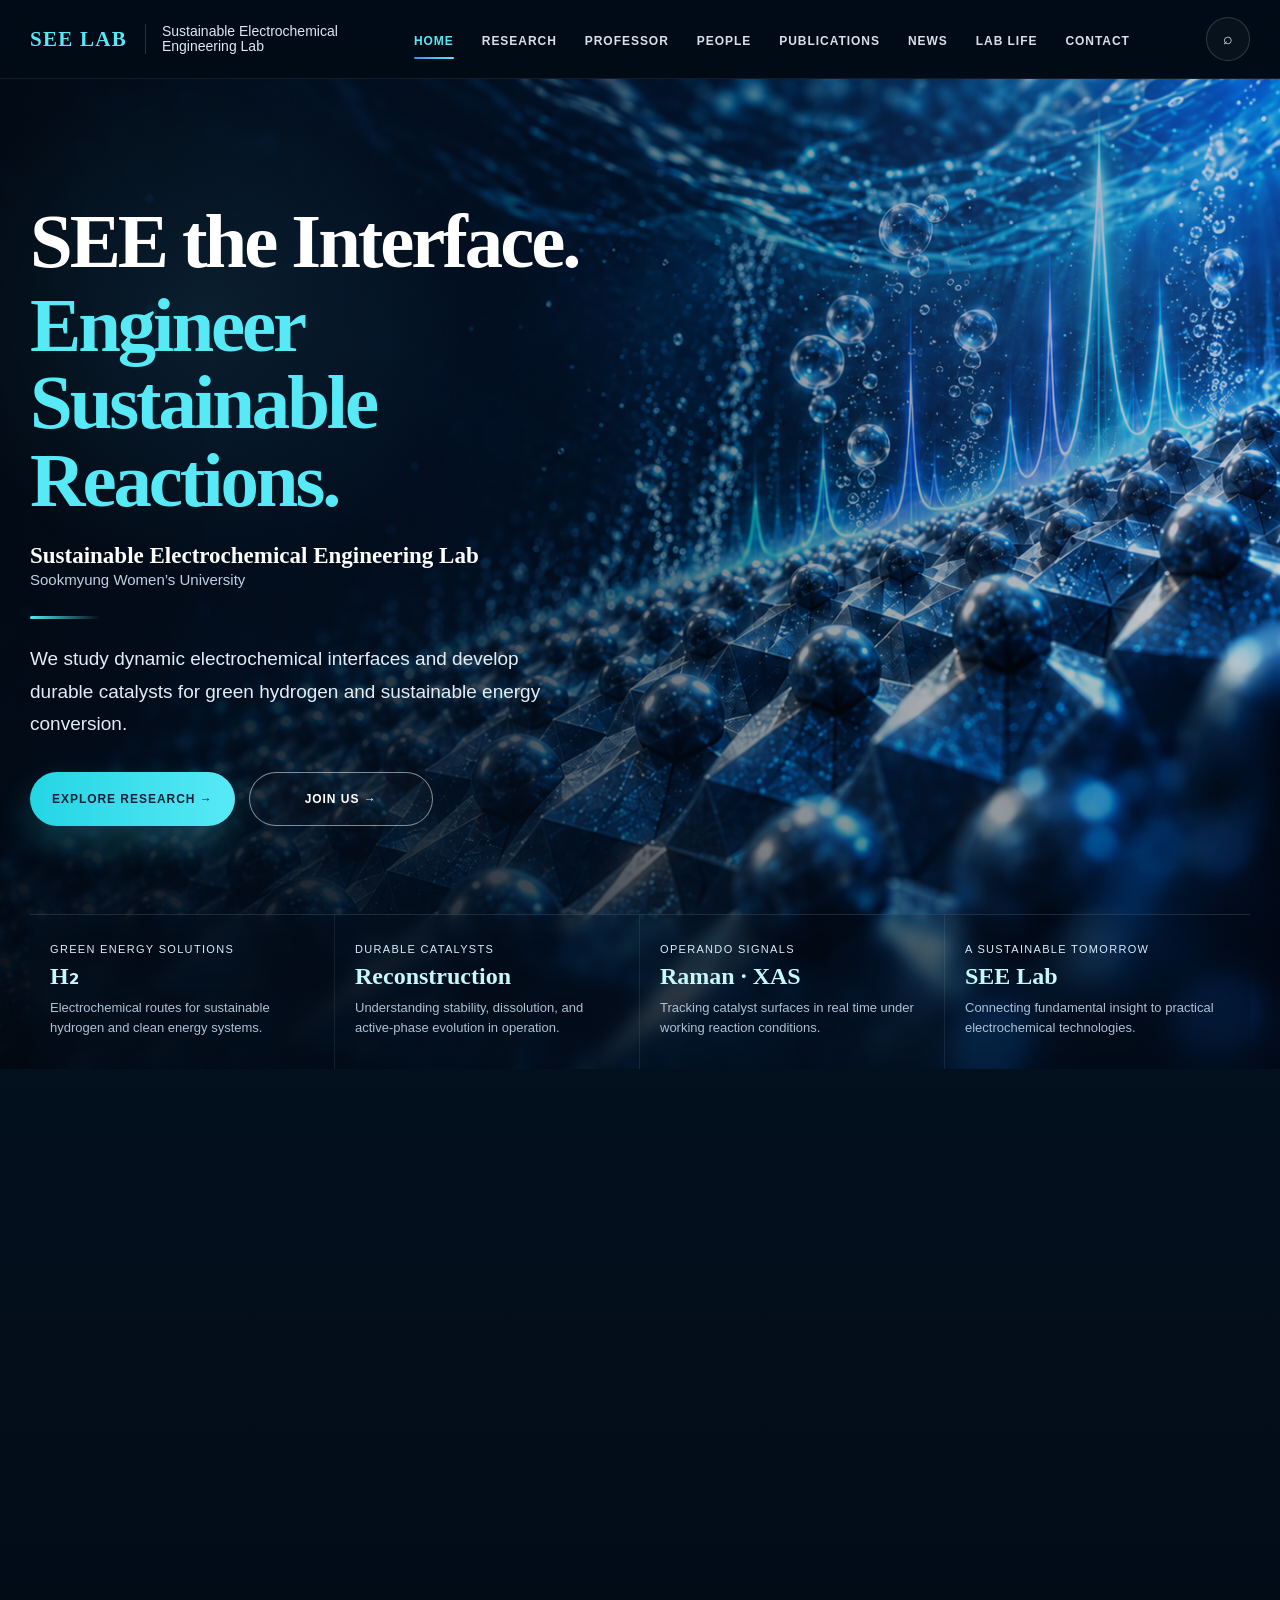
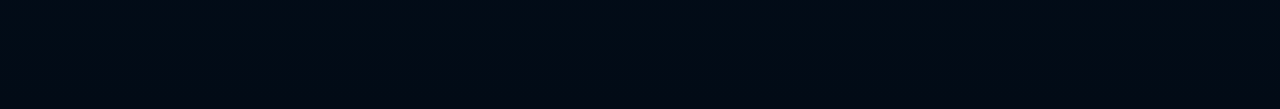
==== index.html @ 243a8e76 "Update index.html" ====
<!doctype html>
<html lang="en">
<head>
  <meta charset="utf-8">
  <meta name="viewport" content="width=device-width, initial-scale=1">
  <title>SEE Lab | Sustainable Electrochemical Engineering Lab</title>
  <meta name="description" content="SEE Lab — Sustainable Electrochemical Engineering Lab at Sookmyung Women's University.">
  <link rel="icon" href="assets/favicon.svg" type="image/svg+xml">
  <link rel="stylesheet" href="styles.css">
</head>
<body>
  <header class="site-header">
    <div class="container nav">
      <div class="brand-wrap">
        <a class="brand" href="index.html">SEE LAB</a>
        <div class="brand-sub">Sustainable Electrochemical<br>Engineering Lab</div>
      </div>
      <button class="menu-toggle" aria-label="Open menu" aria-expanded="false">☰</button>
      <nav class="nav-links"><a class="active" href="index.html">Home</a><a href="research.html">Research</a><a href="professor.html">Professor</a><a href="people.html">People</a><a href="publications.html">Publications</a><a href="news.html">News</a><a href="lab-life.html">Lab Life</a><a href="contact.html">Contact</a></nav>
      <div class="search-circle">⌕</div>
    </div>
  </header>

  <main>
    <section class="hero">
      <div class="container hero-inner">
        <div class="hero-content">
          <h1>SEE the Interface.<span>Engineer Sustainable Reactions.</span></h1>
          <p class="hero-lab">Sustainable Electrochemical Engineering Lab</p>
          <p class="hero-uni">Sookmyung Women’s University</p>
          <div class="hero-divider"></div>
          <p class="hero-summary">We study dynamic electrochemical interfaces and develop durable catalysts for green hydrogen and sustainable energy conversion.</p>
          <div class="cta-row">
            <a class="btn primary" href="research.html">Explore Research →</a>
            <a class="btn ghost" href="contact.html">Join Us →</a>
          </div>
        </div>
      </div>
      <div class="hero-metrics container">
        <div class="metric"><small>Green Energy Solutions</small><strong>H₂</strong><span>Electrochemical routes for sustainable hydrogen and clean energy systems.</span></div>
        <div class="metric"><small>Durable Catalysts</small><strong>Reconstruction</strong><span>Understanding stability, dissolution, and active-phase evolution in operation.</span></div>
        <div class="metric"><small>Operando Signals</small><strong>Raman · XAS</strong><span>Tracking catalyst surfaces in real time under working reaction conditions.</span></div>
        <div class="metric"><small>A Sustainable Tomorrow</small><strong>SEE Lab</strong><span>Connecting fundamental insight to practical electrochemical technologies.</span></div>
      </div>
    </section>

    <section class="section">
      <div class="container">
        <div class="section-top reveal">
          <div>
            <div class="eyebrow">Our Research</div>
            <h2>From Fundamental Insights to a Sustainable Future</h2>
          </div>
          <p>We explore electrochemical interfaces, design advanced catalysts, and accelerate clean energy technologies for a carbon-neutral world.</p>
          <a class="learn-more" href="research.html">Learn More →</a>
        </div>

        <div class="pillars reveal">
          <div class="pillar"><div class="pillar-icon">◔</div><h3>Electrochemical Interfaces</h3><p>Reveal atomic-scale mechanisms at catalyst/electrolyte interfaces and dynamic interfacial water structures.</p></div>
          <div class="pillar"><div class="pillar-icon">◫</div><h3>Catalyst Design</h3><p>Develop active, selective, and durable materials for oxygen evolution, hydrogen evolution, and related reactions.</p></div>
          <div class="pillar"><div class="pillar-icon">⌁</div><h3>Operando Spectroscopy</h3><p>Follow working catalysts in real time with Raman, XAS, infrared, and electrochemical diagnostics.</p></div>
          <div class="pillar"><div class="pillar-icon">↻</div><h3>Green Hydrogen</h3><p>Translate lab discoveries into practical water-electrolysis and sustainable energy systems.</p></div>
        </div>
      </div>
    </section>

    
</body>
</html>
---- styles.css ----
:root{
  --navy-980:#020b16;
  --navy-960:#03101d;
  --navy-940:#051525;
  --navy-920:#071a2f;
  --navy-900:#0a223c;
  --navy-850:#0f3157;
  --navy-800:#134577;
  --blue-500:#3292ff;
  --blue-400:#65b6ff;
  --cyan:#58e9f6;
  --cyan-soft:#c5f8fb;
  --white:#f8fcff;
  --text:#d6e4f2;
  --muted:#9cb4ca;
  --line:rgba(255,255,255,.12);
  --line-soft:rgba(255,255,255,.08);
  --glass:rgba(255,255,255,.04);
  --card:rgba(255,255,255,.04);
  --card-strong:rgba(255,255,255,.055);
  --shadow:0 20px 60px rgba(0,7,16,.28);
  --shadow-soft:0 14px 40px rgba(0,7,16,.18);
  --serif: Georgia, 'Times New Roman', serif;
  --sans: Inter, ui-sans-serif, -apple-system, BlinkMacSystemFont, 'Segoe UI', Arial, sans-serif;
  --max: 1220px;
}
*{box-sizing:border-box}
html{scroll-behavior:smooth}
body{margin:0;font-family:var(--sans);background:linear-gradient(180deg,var(--navy-960),var(--navy-980));color:var(--white);-webkit-font-smoothing:antialiased}
a{text-decoration:none;color:inherit}
img{max-width:100%;display:block}
button,input,textarea{font:inherit}
.container{width:min(var(--max),calc(100% - 48px));margin-inline:auto}

/* header */
.site-header{position:sticky;top:0;z-index:1000;background:rgba(2,11,22,.72);backdrop-filter:blur(16px);border-bottom:1px solid var(--line-soft)}
.nav{height:78px;display:flex;align-items:center;justify-content:space-between;gap:24px}
.brand-wrap{display:flex;align-items:center;gap:18px}
.brand{font-family:var(--serif);font-size:21px;font-weight:700;letter-spacing:.06em;color:var(--cyan)}
.brand-sub{padding-left:16px;border-left:1px solid rgba(255,255,255,.16);font-size:14px;line-height:1.1;color:#dce8f5}
.nav-links{display:flex;align-items:center;gap:28px;font-size:12px;font-weight:800;letter-spacing:.08em;text-transform:uppercase}
.nav-links a{padding:31px 0 27px;color:#eaf3fb;position:relative;opacity:.92}
.nav-links a:hover,.nav-links a.active{color:var(--cyan);opacity:1}
.nav-links a::after{content:'';position:absolute;left:0;right:0;bottom:16px;height:2px;border-radius:999px;background:linear-gradient(90deg,var(--blue-500),var(--cyan));transform:scaleX(0);transform-origin:center;transition:transform .2s ease}
.nav-links a:hover::after,.nav-links a.active::after{transform:scaleX(1)}
.search-circle{width:44px;height:44px;border-radius:50%;display:grid;place-items:center;border:1px solid rgba(255,255,255,.16);background:rgba(255,255,255,.03);color:#ddf1ff}
.menu-toggle{display:none;width:42px;height:42px;border-radius:10px;border:1px solid rgba(255,255,255,.16);background:transparent;color:#fff;font-size:20px}

/* home hero */
.hero{position:relative;overflow:hidden;isolation:isolate;background:#04101d}
.hero::before{content:'';position:absolute;inset:0;background:linear-gradient(90deg,rgba(2,10,20,.93) 0%,rgba(3,14,28,.82) 33%,rgba(3,16,31,.42) 62%,rgba(3,16,31,.18) 100%), url('assets/hero-catalyst-navy.png') center right/cover no-repeat;z-index:-2}
.hero::after{content:'';position:absolute;inset:0;background:radial-gradient(circle at 16% 24%, rgba(75,205,255,.10), transparent 20%), radial-gradient(circle at 86% 18%, rgba(78,132,255,.20), transparent 28%), linear-gradient(180deg, transparent 70%, rgba(2,9,18,.54) 100%);z-index:-1}
.hero-inner{min-height:740px;display:grid;align-items:center;padding:54px 0 0}
.hero-content{max-width:590px;padding:70px 0 88px}
.hero h1{font-family:var(--serif);font-size:clamp(56px,6vw,80px);line-height:1.01;letter-spacing:-.04em;margin:0;color:#fff}
.hero h1 span{display:block;color:var(--cyan);margin-top:6px}
.hero-lab{font-family:var(--serif);font-size:23px;font-weight:700;margin:24px 0 2px;color:#fff}
.hero-uni{margin:0;color:#bed1e4;font-size:15px}
.hero-divider{width:70px;height:3px;border-radius:999px;background:linear-gradient(90deg,var(--cyan),rgba(88,233,246,0));margin:28px 0 24px}
.hero-summary{font-size:19px;line-height:1.7;color:#e2edf7;max-width:540px;margin:0 0 32px}
.cta-row{display:flex;gap:14px;flex-wrap:wrap}
.btn{display:inline-flex;align-items:center;justify-content:center;gap:10px;min-width:184px;height:54px;padding:0 22px;border-radius:999px;font-size:12px;font-weight:800;letter-spacing:.08em;text-transform:uppercase;transition:.2s ease}
.btn.primary{background:linear-gradient(90deg,#24d5e4,#58e9f6);color:#082238;box-shadow:0 16px 34px rgba(53,217,235,.22)}
.btn.primary:hover{transform:translateY(-1px)}
.btn.ghost{border:1px solid rgba(255,255,255,.5);background:rgba(255,255,255,.02);color:#fff}
.btn.ghost:hover{background:rgba(255,255,255,.06)}

.hero-metrics{display:grid;grid-template-columns:repeat(4,1fr);border-top:1px solid var(--line);background:linear-gradient(180deg,rgba(3,13,26,.18),rgba(3,13,26,.42));backdrop-filter:blur(7px)}
.metric{padding:28px 20px 30px;border-right:1px solid var(--line-soft)}
.metric:last-child{border-right:0}
.metric small{display:block;font-size:11px;letter-spacing:.12em;text-transform:uppercase;color:#d8edf9;margin-bottom:8px}
.metric strong{display:block;font-family:var(--serif);font-size:24px;line-height:1.1;color:var(--cyan-soft);margin-bottom:8px}
.metric span{display:block;font-size:13px;line-height:1.6;color:#adc1d4}

/* generic section */
.section{padding:86px 0;background:linear-gradient(180deg,var(--navy-960),var(--navy-980))}
.section.alt{background:linear-gradient(180deg,#071426,#08172c)}
.eyebrow{font-size:12px;font-weight:800;letter-spacing:.18em;text-transform:uppercase;color:var(--cyan);margin-bottom:12px}
.section h2,.content h2{font-family:var(--serif);font-size:clamp(36px,4vw,56px);line-height:1.1;letter-spacing:-.03em;margin:0 0 16px;color:#fff}
.lede,.section p{font-size:17px;line-height:1.78;color:#b6cadc;margin:0}
.section-top{display:grid;grid-template-columns:1.12fr .88fr auto;gap:30px;align-items:start;margin-bottom:36px}
.learn-more{white-space:nowrap;color:var(--cyan);font-size:14px;font-weight:800;letter-spacing:.08em;text-transform:uppercase;padding-top:30px}
.learn-more:hover{color:#fff}

.pillars{display:grid;grid-template-columns:repeat(4,1fr);border-top:1px solid var(--line-soft);border-bottom:1px solid var(--line-soft)}
.pillar{padding:30px 22px 26px;border-right:1px solid var(--line-soft)}
.pillar:last-child{border-right:0}
.pillar-icon{width:54px;height:54px;border-radius:16px;display:grid;place-items:center;margin-bottom:18px;border:1px solid rgba(88,233,246,.28);background:rgba(255,255,255,.02);font-size:24px;color:var(--cyan)}
.pillar h3{font-family:var(--serif);font-size:26px;line-height:1.18;margin:0 0 10px;color:#fff}
.pillar p{font-size:15px;line-height:1.68;color:#abc0d2}

.grid-3{display:grid;grid-template-columns:repeat(3,1fr);gap:22px}
.grid-2{display:grid;grid-template-columns:repeat(2,1fr);gap:22px}
.card{background:linear-gradient(180deg,var(--card),rgba(255,255,255,.02));border:1px solid var(--line-soft);border-radius:22px;padding:28px;box-shadow:var(--shadow-soft);backdrop-filter:blur(7px)}
.card h3{font-family:var(--serif);font-size:26px;line-height:1.22;color:#fff;margin:16px 0 10px}
.card p{font-size:15px;line-height:1.72;color:#b5c8d8;margin:0}
.icon{width:52px;height:52px;border-radius:16px;display:grid;place-items:center;font-size:15px;font-weight:800;letter-spacing:.05em;color:#021727;background:linear-gradient(135deg,var(--cyan),var(--blue-400));box-shadow:0 12px 28px rgba(72,190,255,.18)}

.split{display:grid;grid-template-columns:1.05fr .95fr;gap:52px;align-items:center}
.visual-panel{min-height:420px;border-radius:28px;background:linear-gradient(90deg,rgba(2,11,22,.58),rgba(2,11,22,.24)), url('assets/hero-catalyst-navy.png') 68% center/cover no-repeat;border:1px solid var(--line-soft);box-shadow:var(--shadow);position:relative;overflow:hidden}
.visual-panel::after{content:'OPERANDO • CATALYSIS • INTERFACE';position:absolute;left:20px;bottom:18px;font-size:11px;font-weight:800;letter-spacing:.16em;color:#d9eef7;background:rgba(2,11,22,.52);padding:10px 12px;border-radius:10px;border:1px solid var(--line-soft)}
.feature-list{display:grid;gap:14px;margin-top:28px}
.feature-item{display:grid;grid-template-columns:40px 1fr;gap:14px;align-items:start}
.check{width:34px;height:34px;border-radius:10px;display:grid;place-items:center;background:rgba(88,233,246,.12);border:1px solid rgba(88,233,246,.24);color:var(--cyan);font-weight:900}
.feature-item b{color:#fff;font-size:16px}
.feature-item p{font-size:14px;color:#a9bfd1;margin:4px 0 0}

/* page hero */
.page-hero{position:relative;overflow:hidden;isolation:isolate;background:#04111f;padding:102px 0 84px}
.page-hero::before{content:'';position:absolute;inset:0;background:linear-gradient(90deg,rgba(2,10,20,.92) 0%,rgba(3,14,28,.68) 42%,rgba(3,16,31,.54) 100%), url('assets/hero-catalyst-navy.png') center right/cover no-repeat;filter:saturate(1.02) brightness(.92);z-index:-2}
.page-hero::after{content:'';position:absolute;inset:0;background:linear-gradient(180deg,rgba(0,0,0,0) 64%,rgba(3,12,22,.36) 100%), radial-gradient(circle at 84% 20%, rgba(82,173,255,.16), transparent 28%);z-index:-1}
.page-hero h1{font-family:var(--serif);font-size:clamp(42px,5vw,64px);line-height:1.08;letter-spacing:-.035em;margin:8px 0 14px;color:#fff;max-width:840px}
.page-hero p{font-size:18px;line-height:1.72;color:#c0d3e4;max-width:780px;margin:0}
.content{padding:82px 0 108px;background:linear-gradient(180deg,var(--navy-960),var(--navy-980))}

/* people */
.person{display:grid;grid-template-columns:150px 1fr;gap:28px;align-items:center}
.avatar{width:150px;height:150px;border-radius:24px;display:grid;place-items:center;font-family:var(--serif);font-size:46px;font-weight:700;color:#fff;background:linear-gradient(145deg,#123a67,#1c70d2 56%,#5ce7f5);box-shadow:0 18px 40px rgba(18,104,210,.24)}
.meta{font-size:13px;font-weight:700;letter-spacing:.03em;color:#93bad9;text-transform:none}
.person h2{margin:0 0 6px;font-size:40px}

/* publication/news */
.pub-list,.news-list{display:grid;gap:16px;margin-top:28px}
.pub,.news-item{background:linear-gradient(180deg,var(--card),rgba(255,255,255,.02));border:1px solid var(--line-soft);border-radius:18px;padding:24px;box-shadow:var(--shadow-soft)}
.pub .journal,.news-date{font-size:11px;letter-spacing:.14em;text-transform:uppercase;font-weight:800;color:var(--cyan)}
.pub h3,.news-item h3,.news-item b{font-family:var(--serif);font-size:24px;line-height:1.25;color:#fff;margin:8px 0 6px}
.pub p,.news-item p{margin:0;color:#b5cadb;font-size:14px;line-height:1.7}

/* gallery */
.gallery{display:grid;grid-template-columns:repeat(3,1fr);gap:18px;margin-top:30px}
.tile{aspect-ratio:4/3;border-radius:20px;padding:18px;display:flex;align-items:flex-end;position:relative;overflow:hidden;background:linear-gradient(145deg,#0e2947,#123a67);border:1px solid var(--line-soft);box-shadow:var(--shadow-soft)}
.tile::before{content:'';position:absolute;inset:0;background:linear-gradient(180deg,rgba(255,255,255,.03),rgba(255,255,255,0)), radial-gradient(circle at 80% 20%, rgba(88,233,246,.18), transparent 24%), radial-gradient(circle at 20% 80%, rgba(46,130,255,.22), transparent 28%) }
.tile::after{content:'';position:absolute;inset:auto -30px -30px auto;width:180px;height:180px;border-radius:50%;background:radial-gradient(circle,rgba(88,233,246,.24),rgba(88,233,246,0) 68%)}
.tile span{position:relative;z-index:1;font-size:13px;font-weight:800;letter-spacing:.03em;color:#fff;background:rgba(3,14,28,.56);padding:9px 12px;border-radius:10px;border:1px solid var(--line-soft)}

/* contact */
.contact-grid{display:grid;grid-template-columns:1fr 1fr;gap:22px;margin-top:28px}
.contact-card{background:linear-gradient(180deg,var(--card-strong),rgba(255,255,255,.02));border:1px solid var(--line-soft);border-radius:20px;padding:28px;box-shadow:var(--shadow-soft)}
.contact-card h3{font-family:var(--serif);font-size:28px;margin:8px 0 12px;color:#fff}
.contact-card p{font-size:15px;line-height:1.8;color:#b4c8da}
.note{margin-top:18px;padding:16px 18px;border-radius:14px;border:1px solid rgba(88,233,246,.18);background:rgba(88,233,246,.06);font-size:13px;line-height:1.7;color:#c7e7f2}

/* footer */
.footer{padding:56px 0 28px;background:#020c17;border-top:1px solid var(--line-soft)}
.footer-grid{display:grid;grid-template-columns:1.3fr .8fr .8fr;gap:30px}
.footer h4{font-family:var(--serif);font-size:18px;margin:0 0 12px;color:#fff}
.footer p,.footer a{font-size:13px;line-height:1.9;color:#8fa8bc}
.footer a:hover{color:#d7effb}
.copyright{border-top:1px solid var(--line-soft);margin-top:30px;padding-top:18px;color:#6f8698;font-size:11px;letter-spacing:.04em}

.reveal{opacity:0;transform:translateY(14px);transition:opacity .55s ease, transform .55s ease}
.reveal.visible{opacity:1;transform:none}

@media(max-width:1060px){
  .nav-links{gap:18px}
  .hero-content{max-width:540px}
  .hero-metrics,.pillars,.grid-3,.gallery{grid-template-columns:repeat(2,1fr)}
  .section-top{grid-template-columns:1fr}
  .learn-more{padding-top:0}
  .split{grid-template-columns:1fr}
  .contact-grid{grid-template-columns:1fr}
}
@media(max-width:860px){
  .menu-toggle{display:grid;place-items:center}
  .nav-links{display:none;position:absolute;left:0;right:0;top:78px;background:rgba(2,11,22,.98);padding:14px 24px 18px;border-top:1px solid var(--line-soft);flex-direction:column;align-items:flex-start;gap:0}
  .nav-links.open{display:flex}
  .nav-links a{padding:13px 0;width:100%}
  .nav-links a::after{left:0;right:auto;width:48px;bottom:6px}
  .search-circle{display:none}
  .brand-sub{display:none}
  .hero::before{background:linear-gradient(180deg,rgba(2,10,20,.90) 0%,rgba(3,14,28,.70) 42%,rgba(3,16,31,.58) 100%), url('assets/hero-catalyst-navy.png') 72% center/cover no-repeat}
  .hero-inner{min-height:auto}
  .page-hero{padding:84px 0 68px}
  .footer-grid{grid-template-columns:1fr 1fr}
}
@media(max-width:640px){
  .container{width:min(var(--max),calc(100% - 28px))}
  .nav{height:70px}
  .nav-links{top:70px}
  .hero h1{font-size:46px}
  .hero-summary{font-size:16px}
  .hero-metrics,.pillars,.grid-3,.grid-2,.gallery{grid-template-columns:1fr}
  .metric,.pillar{border-right:0;border-bottom:1px solid var(--line-soft)}
  .metric:last-child,.pillar:last-child{border-bottom:0}
  .section,.content{padding:68px 0}
  .page-hero h1{font-size:42px}
  .person{grid-template-columns:1fr}
  .avatar{width:112px;height:112px;font-size:34px}
  .footer-grid{grid-template-columns:1fr}
}

/* ============================================================
   LIGHT INNER PAGES — keep index dark, brighten all subpages
   ============================================================ */
.page-light{
  background:#f6f9fc;
  color:#10263f;
}
.page-light .site-header{
  background:rgba(5,24,44,.96);
  border-bottom:1px solid rgba(255,255,255,.08);
}
.page-light .page-hero{
  padding:92px 0 74px;
  background:linear-gradient(135deg,#071a2f 0%,#0b3154 52%,#0f4d7e 100%);
}
.page-light .page-hero::before{
  background:
    linear-gradient(90deg,rgba(3,14,28,.88) 0%,rgba(5,30,54,.62) 44%,rgba(5,34,61,.52) 100%),
    url('assets/hero-catalyst-navy.png') center right/cover no-repeat;
  filter:saturate(.92) brightness(.80);
}
.page-light .page-hero::after{
  background:
    linear-gradient(180deg,rgba(255,255,255,0) 65%,rgba(3,14,28,.18) 100%),
    radial-gradient(circle at 86% 18%,rgba(85,184,255,.14),transparent 28%);
}
.page-light .page-hero h1{color:#fff}
.page-light .page-hero p{color:#d8e6f2}
.page-light .eyebrow{color:#0e73d8}
.page-light .page-hero .eyebrow{color:#6fe4f2}

.page-light .content{
  padding:78px 0 102px;
  background:linear-gradient(180deg,#ffffff 0%,#f5f9fd 100%);
}
.page-light .section{
  background:#fff;
  color:#10263f;
}
.page-light .section.alt{
  background:linear-gradient(180deg,#f3f8fc 0%,#edf5fb 100%);
}
.page-light .section h2,
.page-light .content h2{
  color:#10263f;
}
.page-light .lede,
.page-light .section p{
  color:#526d86;
}

.page-light .card,
.page-light .pub,
.page-light .news-item,
.page-light .contact-card{
  background:#fff;
  border:1px solid #dbe7f1;
  box-shadow:0 14px 38px rgba(17,60,96,.08);
  color:#10263f;
}
.page-light .card h3,
.page-light .pub h3,
.page-light .news-item h3,
.page-light .news-item b,
.page-light .contact-card h3{
  color:#10263f;
}
.page-light .card p,
.page-light .pub p,
.page-light .news-item p,
.page-light .contact-card p{
  color:#5a738a;
}
.page-light .icon{
  background:linear-gradient(135deg,#d8f6fb,#dbeaff 55%,#b8d8ff);
  color:#0b5db7;
  box-shadow:none;
  border:1px solid #c7dff3;
}
.page-light .meta{color:#426887}

.page-light .split{
  color:#10263f;
}
.page-light .visual-panel{
  min-height:390px;
  border:1px solid #cbddea;
  box-shadow:0 18px 44px rgba(13,54,88,.14);
}
.page-light .feature-item b{color:#173652}
.page-light .feature-item p{color:#60798e}
.page-light .check{
  background:#e9f7fb;
  border:1px solid #cde8f0;
  color:#0873bf;
}

.page-light .pub-list,
.page-light .news-list{
  gap:14px;
}
.page-light .pub{
  border-left:4px solid #1f7ed6;
}
.page-light .pub .journal,
.page-light .news-date{
  color:#0f71ca;
}

.page-light .gallery .tile{
  background:linear-gradient(145deg,#eaf4fb,#dcebf7);
  border:1px solid #cbddea;
  box-shadow:0 12px 30px rgba(16,60,96,.09);
}
.page-light .gallery .tile::before{
  background:
    linear-gradient(180deg,rgba(255,255,255,.16),rgba(255,255,255,0)),
    radial-gradient(circle at 80% 20%,rgba(50,146,255,.20),transparent 26%),
    radial-gradient(circle at 18% 82%,rgba(88,233,246,.22),transparent 30%);
}
.page-light .tile span{
  background:rgba(9,43,74,.82);
  color:#fff;
  border-color:rgba(255,255,255,.18);
}

.page-light .note{
  background:#eff8fc;
  border:1px solid #cfe7f0;
  color:#40647f;
}

.page-light .footer{
  background:linear-gradient(145deg,#07172a,#0a2744);
  border-top:1px solid rgba(255,255,255,.08);
}
.page-light .footer p,
.page-light .footer a{color:#aac0d1}
.page-light .footer a:hover{color:#fff}

@media(max-width:860px){
  .page-light .page-hero{padding:74px 0 60px}
}


/* ============================================================
   PROFESSOR PAGE
   ============================================================ */
.professor-content{padding-top:72px}
.professor-profile{display:grid;grid-template-columns:340px 1fr;gap:54px;align-items:center;margin-bottom:92px}
.professor-photo-placeholder{height:430px;border-radius:28px;background:linear-gradient(145deg,#0b2a49,#125a99 60%,#52dceb);position:relative;overflow:hidden;display:flex;flex-direction:column;align-items:center;justify-content:center;box-shadow:0 24px 58px rgba(17,65,103,.18);border:1px solid #c7dce9}
.professor-photo-placeholder::before{content:'';position:absolute;inset:0;background:radial-gradient(circle at 70% 20%,rgba(255,255,255,.18),transparent 22%),linear-gradient(180deg,transparent 55%,rgba(3,24,43,.32));}
.professor-photo-placeholder span{position:relative;font-family:var(--serif);font-size:78px;line-height:1;color:#fff;font-weight:700;letter-spacing:-.05em}
.professor-photo-placeholder small{position:relative;margin-top:18px;font-size:10px;font-weight:800;letter-spacing:.18em;color:#dff7fb}
.professor-intro h2{font-size:56px;margin:0 0 8px;color:#10263f}
.professor-title{font-family:var(--serif);font-size:20px!important;line-height:1.5!important;color:#285274!important;margin-bottom:24px!important}
.professor-bio{font-size:17px!important;line-height:1.82!important;color:#526d86!important;max-width:770px}
.professor-links{display:flex;flex-wrap:wrap;gap:10px;margin-top:28px}
.profile-button{display:inline-flex;align-items:center;justify-content:center;min-height:44px;padding:0 18px;border-radius:999px;background:#0c69bd;color:#fff;font-size:12px;font-weight:800;letter-spacing:.06em;text-transform:uppercase;border:1px solid #0c69bd}
.profile-button:hover{background:#09589f}
.muted-button{background:#fff;color:#315b7b;border-color:#c9dce9;cursor:default}
.professor-block{padding:74px 0 82px;border-top:1px solid #dce8f1}
.professor-focus-grid{display:grid;grid-template-columns:repeat(4,1fr);gap:18px;margin-top:32px}
.focus-card{background:#fff;border:1px solid #dbe7f1;border-radius:20px;padding:26px;box-shadow:0 12px 32px rgba(17,60,96,.06)}
.focus-card span{font-family:var(--serif);font-size:27px;color:#0f72cb}
.focus-card h3{font-family:var(--serif);font-size:23px;line-height:1.25;color:#10263f;margin:12px 0 10px}
.focus-card p{font-size:14px;line-height:1.68;color:#60788d;margin:0}
.professor-two-col{display:grid;grid-template-columns:1.15fr .85fr;gap:22px;padding-bottom:10px}
.professor-info-card{background:linear-gradient(180deg,#fff,#f7fbfe);border:1px solid #dbe7f1;border-radius:22px;padding:30px;box-shadow:0 12px 32px rgba(17,60,96,.06)}
.timeline{display:grid;gap:0;margin-top:14px}
.timeline-item{padding:17px 0 17px 20px;border-left:2px solid #b7d8ec;position:relative}
.timeline-item::before{content:'';position:absolute;left:-6px;top:24px;width:10px;height:10px;border-radius:50%;background:#1a7fd6;box-shadow:0 0 0 4px #e8f4fb}
.timeline-item strong{display:block;font-family:var(--serif);font-size:18px;color:#173953;margin-bottom:3px}
.timeline-item span{display:block;font-size:13px;color:#648096}
.professor-info-card blockquote{font-family:var(--serif);font-size:30px;line-height:1.3;color:#123d61;margin:18px 0 20px;padding-left:22px;border-left:3px solid #39bfd8}
.professor-info-card p{font-size:15px!important;line-height:1.75!important;color:#5a748a!important}

@media(max-width:1000px){
  .professor-profile{grid-template-columns:280px 1fr;gap:38px}
  .professor-photo-placeholder{height:360px}
  .professor-focus-grid{grid-template-columns:repeat(2,1fr)}
}
@media(max-width:720px){
  .professor-profile{grid-template-columns:1fr;gap:28px;margin-bottom:60px}
  .professor-photo-placeholder{width:min(100%,360px);height:420px}
  .professor-intro h2{font-size:44px}
  .professor-focus-grid,.professor-two-col{grid-template-columns:1fr}
}
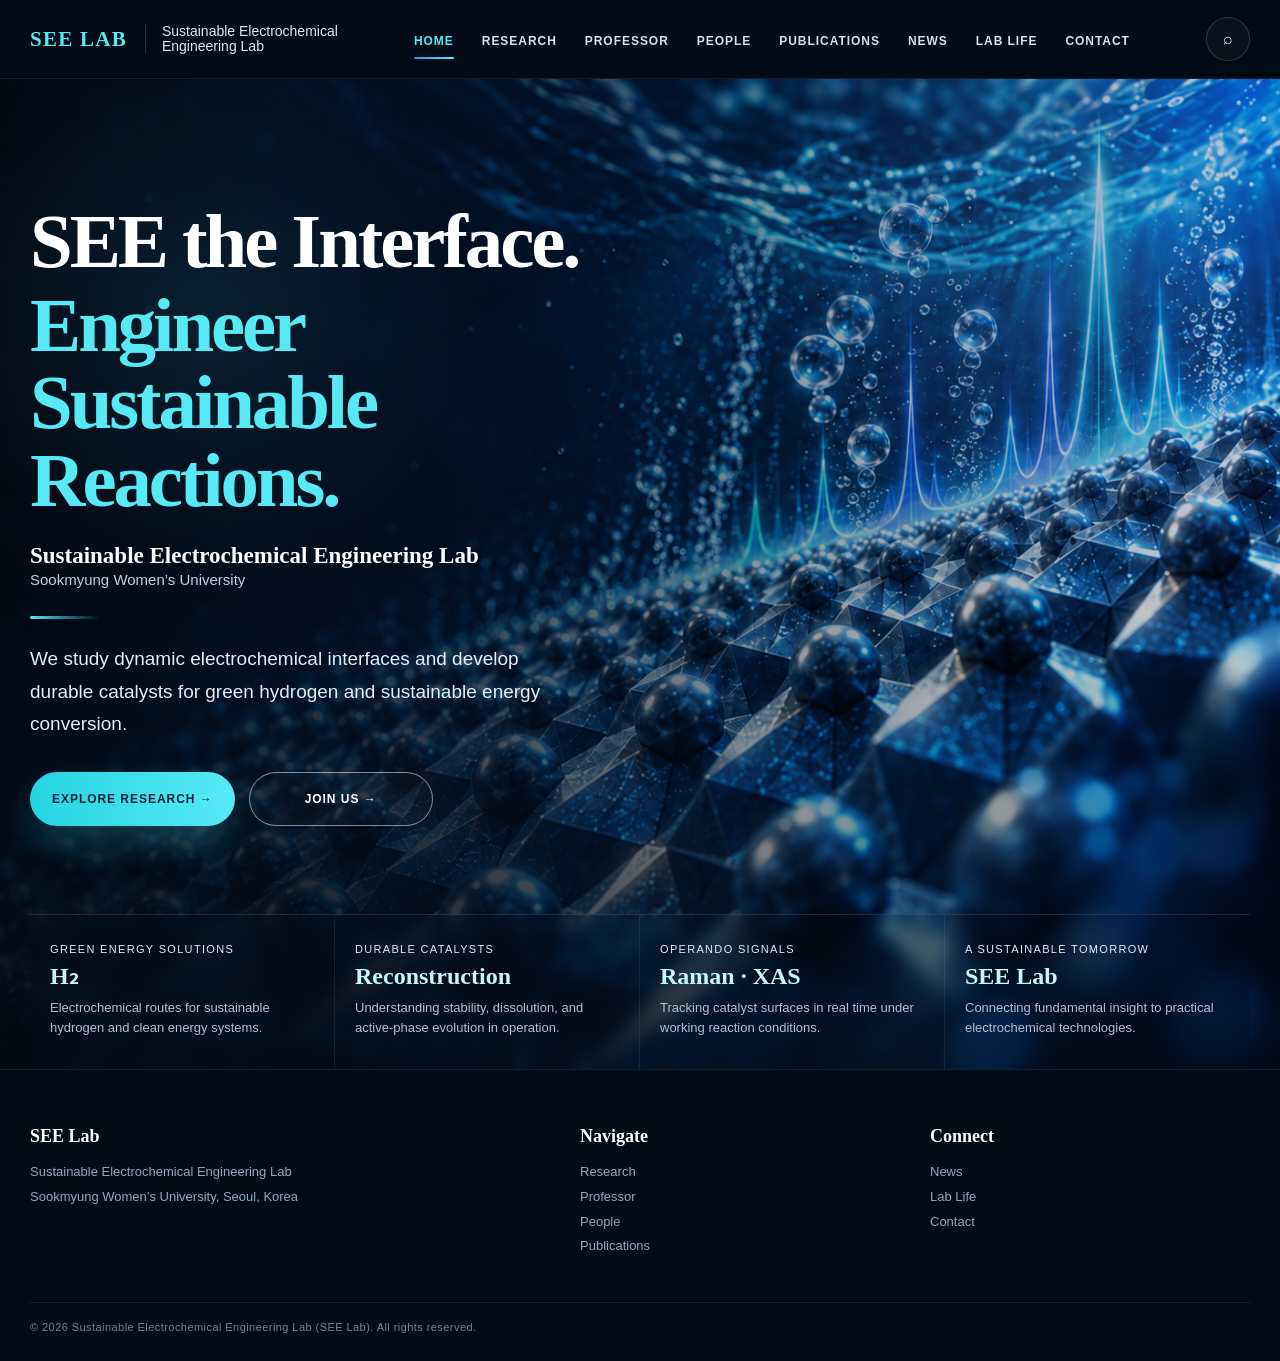
==== commit 39c93b65: "Add files via upload" ====
--- a/index.html
+++ b/index.html
@@ -44,26 +44,18 @@
       </div>
     </section>
 
-    <section class="section">
-      <div class="container">
-        <div class="section-top reveal">
-          <div>
-            <div class="eyebrow">Our Research</div>
-            <h2>From Fundamental Insights to a Sustainable Future</h2>
-          </div>
-          <p>We explore electrochemical interfaces, design advanced catalysts, and accelerate clean energy technologies for a carbon-neutral world.</p>
-          <a class="learn-more" href="research.html">Learn More →</a>
-        </div>
+  </main>
 
-        <div class="pillars reveal">
-          <div class="pillar"><div class="pillar-icon">◔</div><h3>Electrochemical Interfaces</h3><p>Reveal atomic-scale mechanisms at catalyst/electrolyte interfaces and dynamic interfacial water structures.</p></div>
-          <div class="pillar"><div class="pillar-icon">◫</div><h3>Catalyst Design</h3><p>Develop active, selective, and durable materials for oxygen evolution, hydrogen evolution, and related reactions.</p></div>
-          <div class="pillar"><div class="pillar-icon">⌁</div><h3>Operando Spectroscopy</h3><p>Follow working catalysts in real time with Raman, XAS, infrared, and electrochemical diagnostics.</p></div>
-          <div class="pillar"><div class="pillar-icon">↻</div><h3>Green Hydrogen</h3><p>Translate lab discoveries into practical water-electrolysis and sustainable energy systems.</p></div>
-        </div>
+  <footer class="footer">
+    <div class="container">
+      <div class="footer-grid">
+        <div><h4>SEE Lab</h4><p>Sustainable Electrochemical Engineering Lab<br>Sookmyung Women’s University, Seoul, Korea</p></div>
+        <div><h4>Navigate</h4><p><a href="research.html">Research</a><br><a href="professor.html">Professor</a><br><a href="people.html">People</a><br><a href="publications.html">Publications</a></p></div>
+        <div><h4>Connect</h4><p><a href="news.html">News</a><br><a href="lab-life.html">Lab Life</a><br><a href="contact.html">Contact</a></p></div>
       </div>
-    </section>
-
-    
+      <div class="copyright">© 2026 Sustainable Electrochemical Engineering Lab (SEE Lab). All rights reserved.</div>
+    </div>
+  </footer>
+  <script src="app.js"></script>
 </body>
 </html>
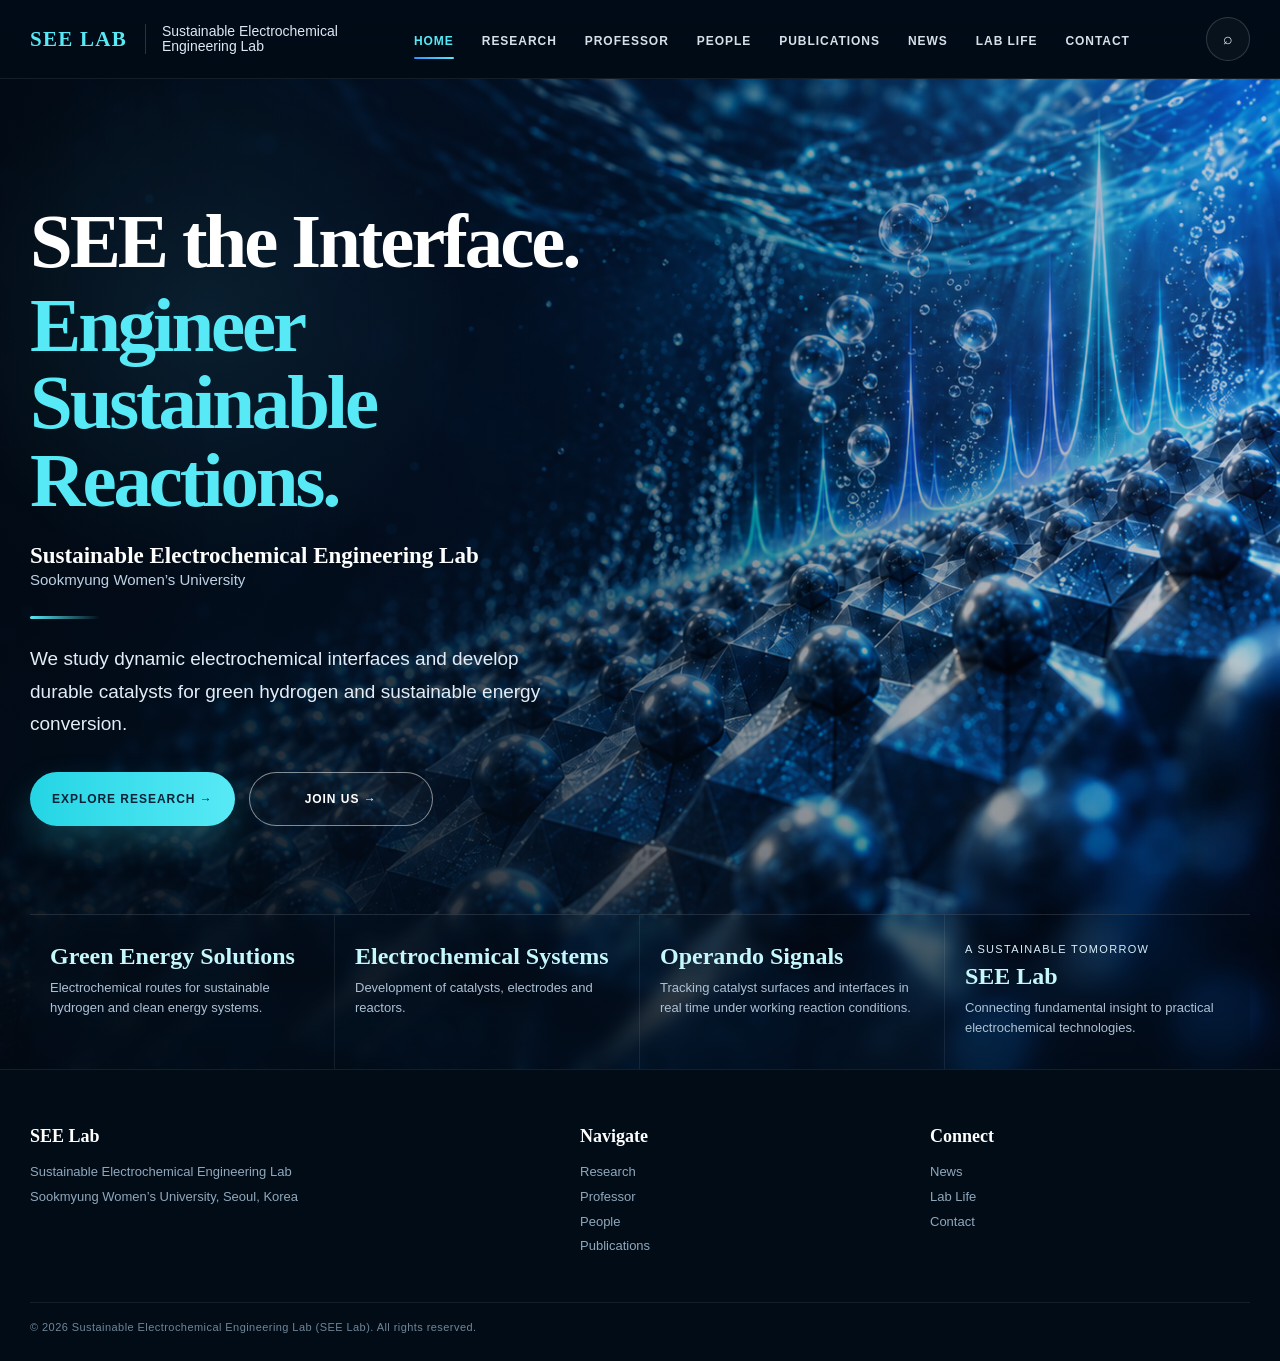
==== commit 00ef2ae8: "Update index.html" ====
--- a/index.html
+++ b/index.html
@@ -37,9 +37,9 @@
         </div>
       </div>
       <div class="hero-metrics container">
-        <div class="metric"><small>Green Energy Solutions</small><strong>H₂</strong><span>Electrochemical routes for sustainable hydrogen and clean energy systems.</span></div>
-        <div class="metric"><small>Durable Catalysts</small><strong>Reconstruction</strong><span>Understanding stability, dissolution, and active-phase evolution in operation.</span></div>
-        <div class="metric"><small>Operando Signals</small><strong>Raman · XAS</strong><span>Tracking catalyst surfaces in real time under working reaction conditions.</span></div>
+        <div class="metric"><strong>Green Energy Solutions</strong><span>Electrochemical routes for sustainable hydrogen and clean energy systems.</span></div>
+        <div class="metric"><strong>Electrochemical Systems</strong><span>Development of catalysts, electrodes and reactors.</span></div>
+        <div class="metric"><strong>Operando Signals</strong><span>Tracking catalyst surfaces and interfaces in real time under working reaction conditions.</span></div>
         <div class="metric"><small>A Sustainable Tomorrow</small><strong>SEE Lab</strong><span>Connecting fundamental insight to practical electrochemical technologies.</span></div>
       </div>
     </section>
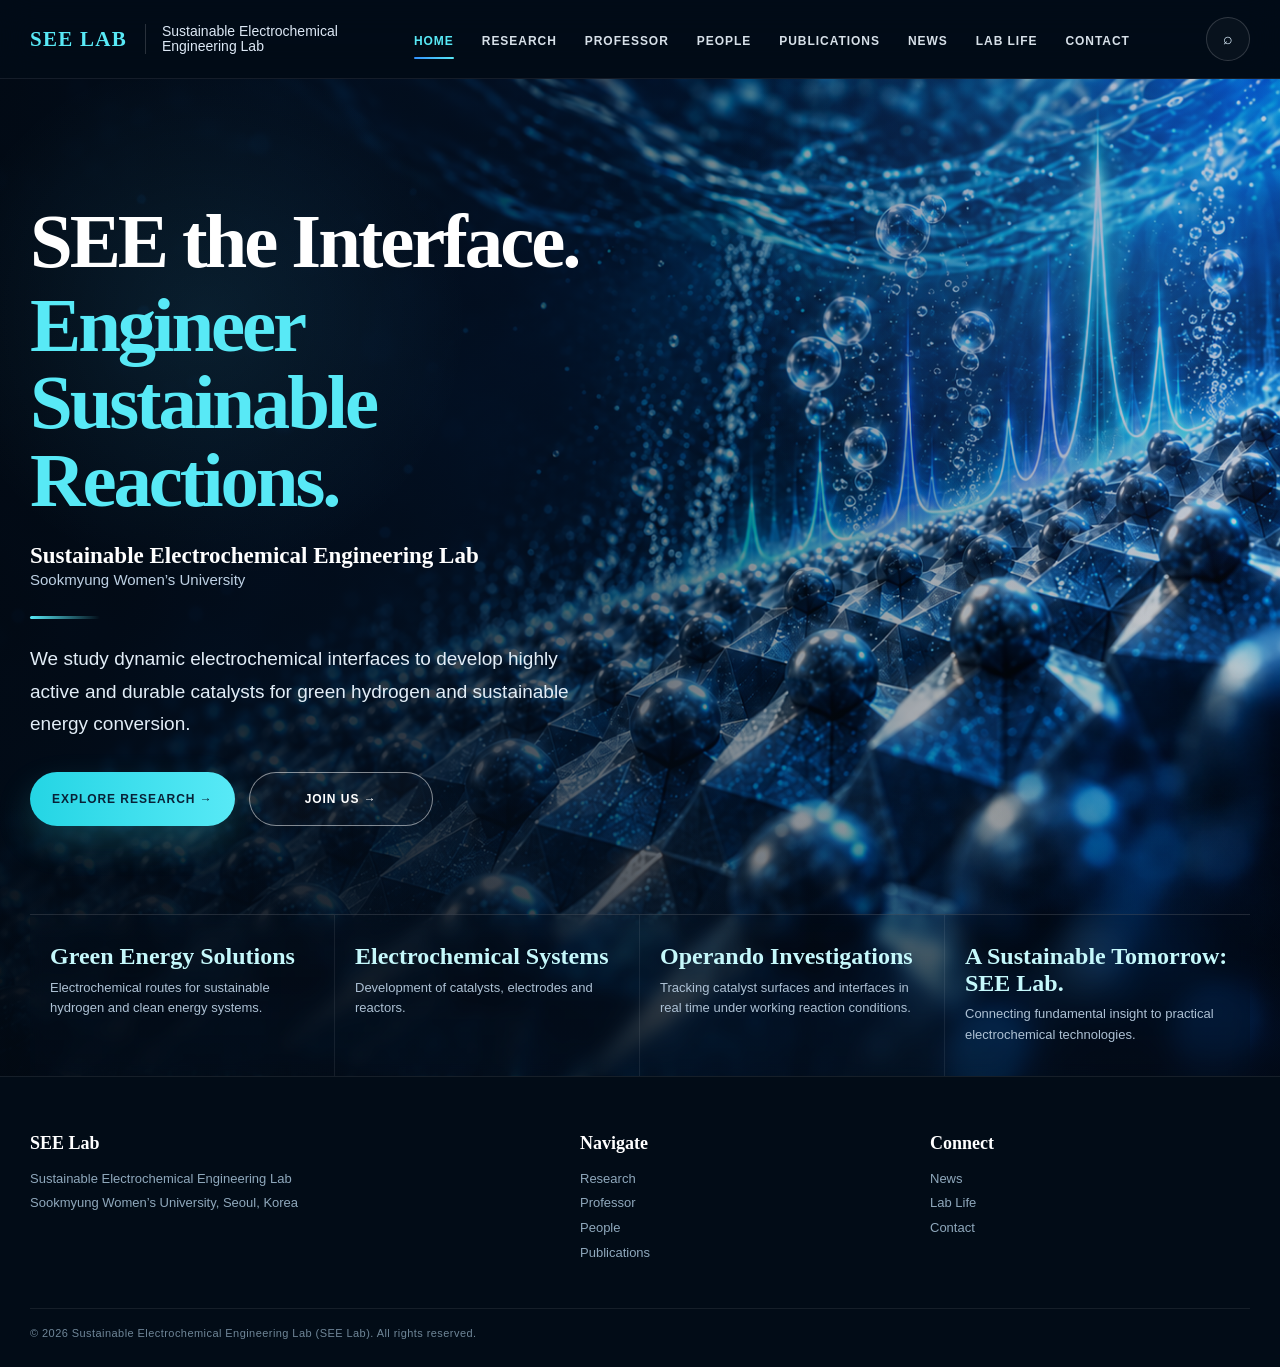
==== commit 9a3dcafc: "Update index.html" ====
--- a/index.html
+++ b/index.html
@@ -29,7 +29,7 @@
           <p class="hero-lab">Sustainable Electrochemical Engineering Lab</p>
           <p class="hero-uni">Sookmyung Women’s University</p>
           <div class="hero-divider"></div>
-          <p class="hero-summary">We study dynamic electrochemical interfaces and develop durable catalysts for green hydrogen and sustainable energy conversion.</p>
+          <p class="hero-summary">We study dynamic electrochemical interfaces to develop highly active and durable catalysts for green hydrogen and sustainable energy conversion.</p>
           <div class="cta-row">
             <a class="btn primary" href="research.html">Explore Research →</a>
             <a class="btn ghost" href="contact.html">Join Us →</a>
@@ -39,8 +39,8 @@
       <div class="hero-metrics container">
         <div class="metric"><strong>Green Energy Solutions</strong><span>Electrochemical routes for sustainable hydrogen and clean energy systems.</span></div>
         <div class="metric"><strong>Electrochemical Systems</strong><span>Development of catalysts, electrodes and reactors.</span></div>
-        <div class="metric"><strong>Operando Signals</strong><span>Tracking catalyst surfaces and interfaces in real time under working reaction conditions.</span></div>
-        <div class="metric"><small>A Sustainable Tomorrow</small><strong>SEE Lab</strong><span>Connecting fundamental insight to practical electrochemical technologies.</span></div>
+        <div class="metric"><strong>Operando Investigations</strong><span>Tracking catalyst surfaces and interfaces in real time under working reaction conditions.</span></div>
+        <div class="metric"><strong>A Sustainable Tomorrow: SEE Lab.</strong><span>Connecting fundamental insight to practical electrochemical technologies.</span></div>
       </div>
     </section>
 
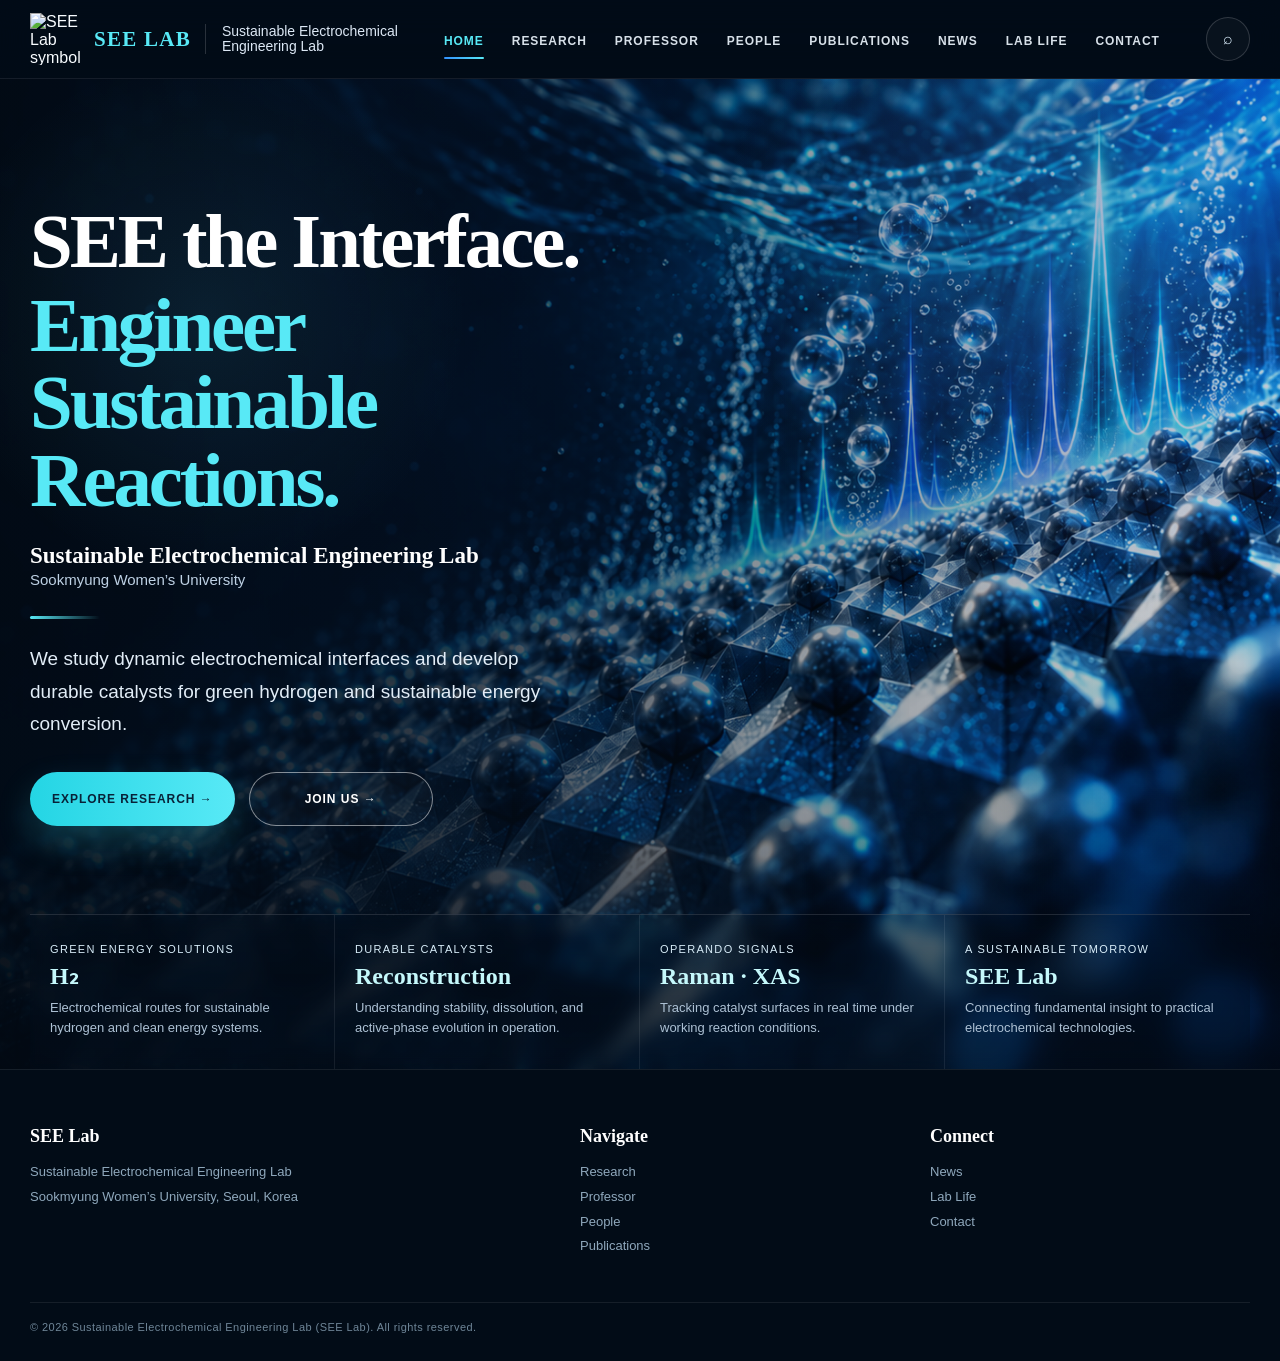
==== commit 909937fd: "Add files via upload" ====
--- a/index.html
+++ b/index.html
@@ -7,13 +7,71 @@
   <meta name="description" content="SEE Lab — Sustainable Electrochemical Engineering Lab at Sookmyung Women's University.">
   <link rel="icon" href="assets/favicon.svg" type="image/svg+xml">
   <link rel="stylesheet" href="styles.css">
+
+  <style>
+    /* SEE Lab symbol in the upper-left brand area */
+    .brand-wrap{
+      display:flex;
+      align-items:center;
+      gap:12px;
+    }
+
+    .brand-symbol-link{
+      display:flex;
+      align-items:center;
+      justify-content:center;
+      flex:0 0 auto;
+    }
+
+    .brand-symbol{
+      display:block;
+      width:52px;
+      height:52px;
+      object-fit:contain;
+    }
+
+    .brand-text-wrap{
+      display:flex;
+      align-items:center;
+      gap:14px;
+    }
+
+    @media(max-width:900px){
+      .brand-symbol{
+        width:46px;
+        height:46px;
+      }
+    }
+
+    @media(max-width:640px){
+      .brand-symbol{
+        width:42px;
+        height:42px;
+      }
+
+      .brand-text-wrap{
+        gap:8px;
+      }
+
+      .brand-sub{
+        display:none;
+      }
+    }
+  </style>
+
 </head>
 <body>
   <header class="site-header">
     <div class="container nav">
       <div class="brand-wrap">
-        <a class="brand" href="index.html">SEE LAB</a>
-        <div class="brand-sub">Sustainable Electrochemical<br>Engineering Lab</div>
+        <a class="brand-symbol-link" href="index.html" aria-label="SEE Lab Home">
+          <img class="brand-symbol" src="assets/see-lab-symbol.png" alt="SEE Lab symbol">
+        </a>
+
+        <div class="brand-text-wrap">
+          <a class="brand" href="index.html">SEE LAB</a>
+          <div class="brand-sub">Sustainable Electrochemical<br>Engineering Lab</div>
+        </div>
       </div>
       <button class="menu-toggle" aria-label="Open menu" aria-expanded="false">☰</button>
       <nav class="nav-links"><a class="active" href="index.html">Home</a><a href="research.html">Research</a><a href="professor.html">Professor</a><a href="people.html">People</a><a href="publications.html">Publications</a><a href="news.html">News</a><a href="lab-life.html">Lab Life</a><a href="contact.html">Contact</a></nav>
@@ -29,7 +87,7 @@
           <p class="hero-lab">Sustainable Electrochemical Engineering Lab</p>
           <p class="hero-uni">Sookmyung Women’s University</p>
           <div class="hero-divider"></div>
-          <p class="hero-summary">We study dynamic electrochemical interfaces to develop highly active and durable catalysts for green hydrogen and sustainable energy conversion.</p>
+          <p class="hero-summary">We study dynamic electrochemical interfaces and develop durable catalysts for green hydrogen and sustainable energy conversion.</p>
           <div class="cta-row">
             <a class="btn primary" href="research.html">Explore Research →</a>
             <a class="btn ghost" href="contact.html">Join Us →</a>
@@ -37,10 +95,10 @@
         </div>
       </div>
       <div class="hero-metrics container">
-        <div class="metric"><strong>Green Energy Solutions</strong><span>Electrochemical routes for sustainable hydrogen and clean energy systems.</span></div>
-        <div class="metric"><strong>Electrochemical Systems</strong><span>Development of catalysts, electrodes and reactors.</span></div>
-        <div class="metric"><strong>Operando Investigations</strong><span>Tracking catalyst surfaces and interfaces in real time under working reaction conditions.</span></div>
-        <div class="metric"><strong>A Sustainable Tomorrow: SEE Lab.</strong><span>Connecting fundamental insight to practical electrochemical technologies.</span></div>
+        <div class="metric"><small>Green Energy Solutions</small><strong>H₂</strong><span>Electrochemical routes for sustainable hydrogen and clean energy systems.</span></div>
+        <div class="metric"><small>Durable Catalysts</small><strong>Reconstruction</strong><span>Understanding stability, dissolution, and active-phase evolution in operation.</span></div>
+        <div class="metric"><small>Operando Signals</small><strong>Raman · XAS</strong><span>Tracking catalyst surfaces in real time under working reaction conditions.</span></div>
+        <div class="metric"><small>A Sustainable Tomorrow</small><strong>SEE Lab</strong><span>Connecting fundamental insight to practical electrochemical technologies.</span></div>
       </div>
     </section>
 
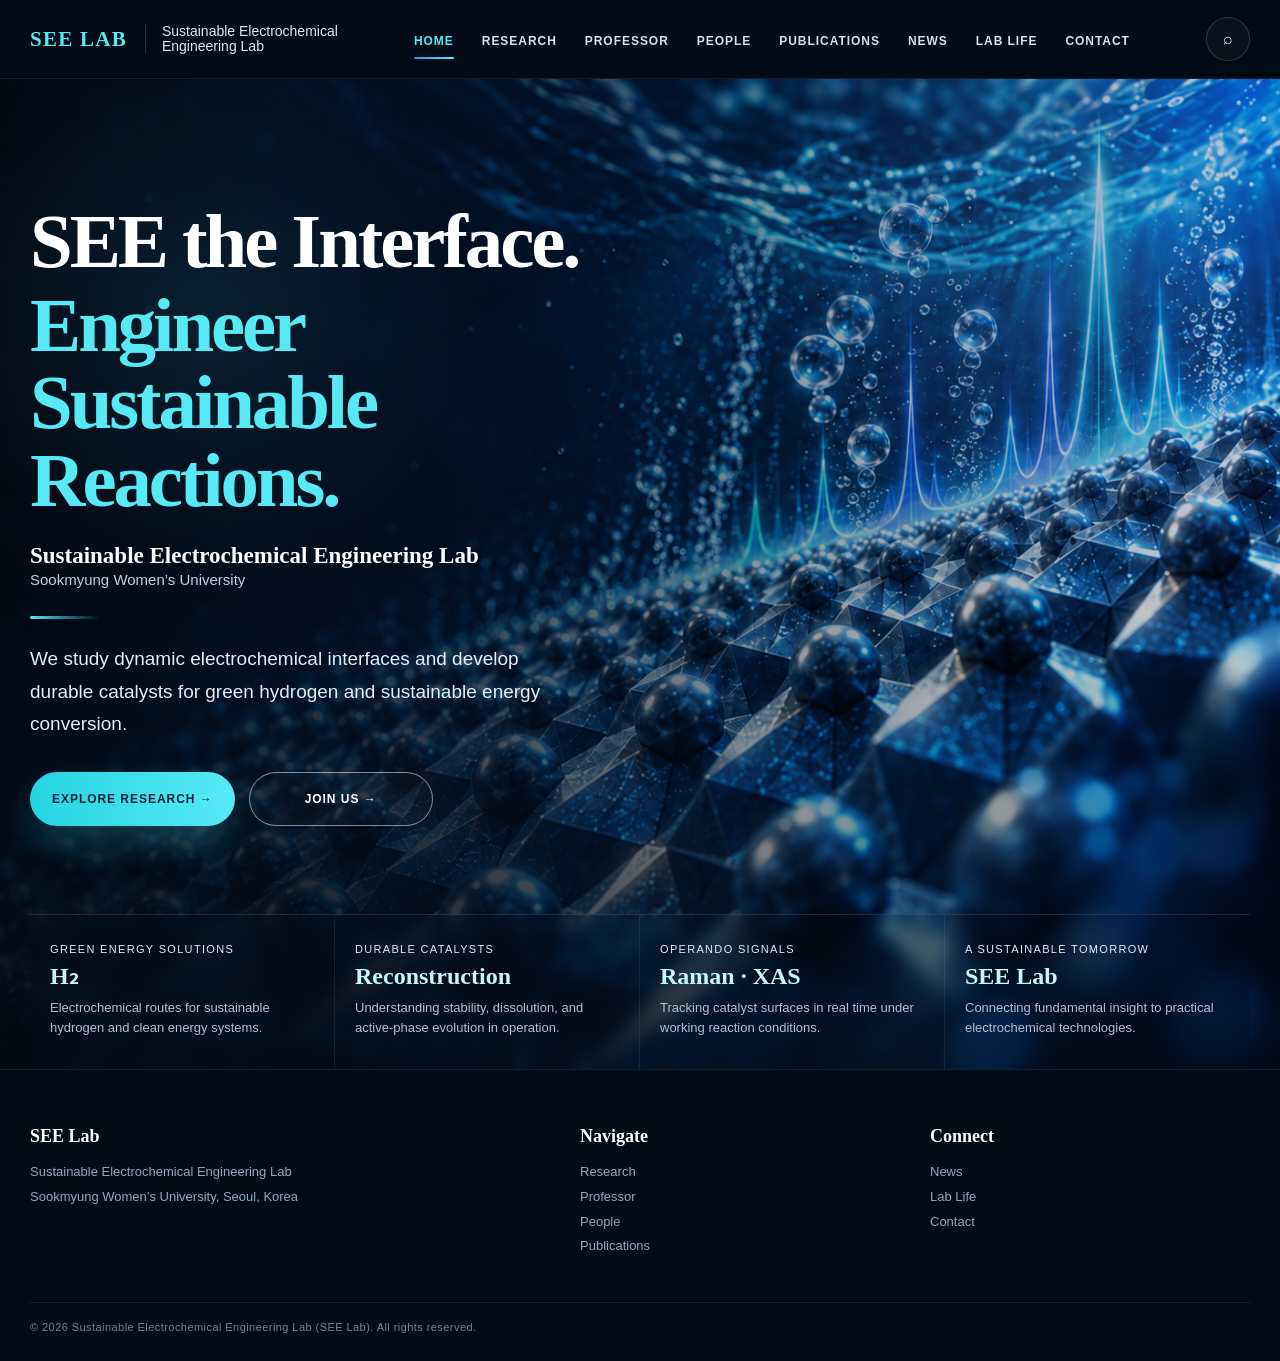
==== commit 75af72ab: "Add files via upload" ====
--- a/index.html
+++ b/index.html
@@ -8,70 +8,14 @@
   <link rel="icon" href="assets/favicon.svg" type="image/svg+xml">
   <link rel="stylesheet" href="styles.css">
 
-  <style>
-    /* SEE Lab symbol in the upper-left brand area */
-    .brand-wrap{
-      display:flex;
-      align-items:center;
-      gap:12px;
-    }
-
-    .brand-symbol-link{
-      display:flex;
-      align-items:center;
-      justify-content:center;
-      flex:0 0 auto;
-    }
-
-    .brand-symbol{
-      display:block;
-      width:52px;
-      height:52px;
-      object-fit:contain;
-    }
-
-    .brand-text-wrap{
-      display:flex;
-      align-items:center;
-      gap:14px;
-    }
-
-    @media(max-width:900px){
-      .brand-symbol{
-        width:46px;
-        height:46px;
-      }
-    }
-
-    @media(max-width:640px){
-      .brand-symbol{
-        width:42px;
-        height:42px;
-      }
-
-      .brand-text-wrap{
-        gap:8px;
-      }
-
-      .brand-sub{
-        display:none;
-      }
-    }
-  </style>
 
 </head>
 <body>
   <header class="site-header">
     <div class="container nav">
       <div class="brand-wrap">
-        <a class="brand-symbol-link" href="index.html" aria-label="SEE Lab Home">
-          <img class="brand-symbol" src="assets/see-lab-symbol.png" alt="SEE Lab symbol">
-        </a>
-
-        <div class="brand-text-wrap">
-          <a class="brand" href="index.html">SEE LAB</a>
-          <div class="brand-sub">Sustainable Electrochemical<br>Engineering Lab</div>
-        </div>
+        <a class="brand" href="index.html">SEE LAB</a>
+        <div class="brand-sub">Sustainable Electrochemical<br>Engineering Lab</div>
       </div>
       <button class="menu-toggle" aria-label="Open menu" aria-expanded="false">☰</button>
       <nav class="nav-links"><a class="active" href="index.html">Home</a><a href="research.html">Research</a><a href="professor.html">Professor</a><a href="people.html">People</a><a href="publications.html">Publications</a><a href="news.html">News</a><a href="lab-life.html">Lab Life</a><a href="contact.html">Contact</a></nav>
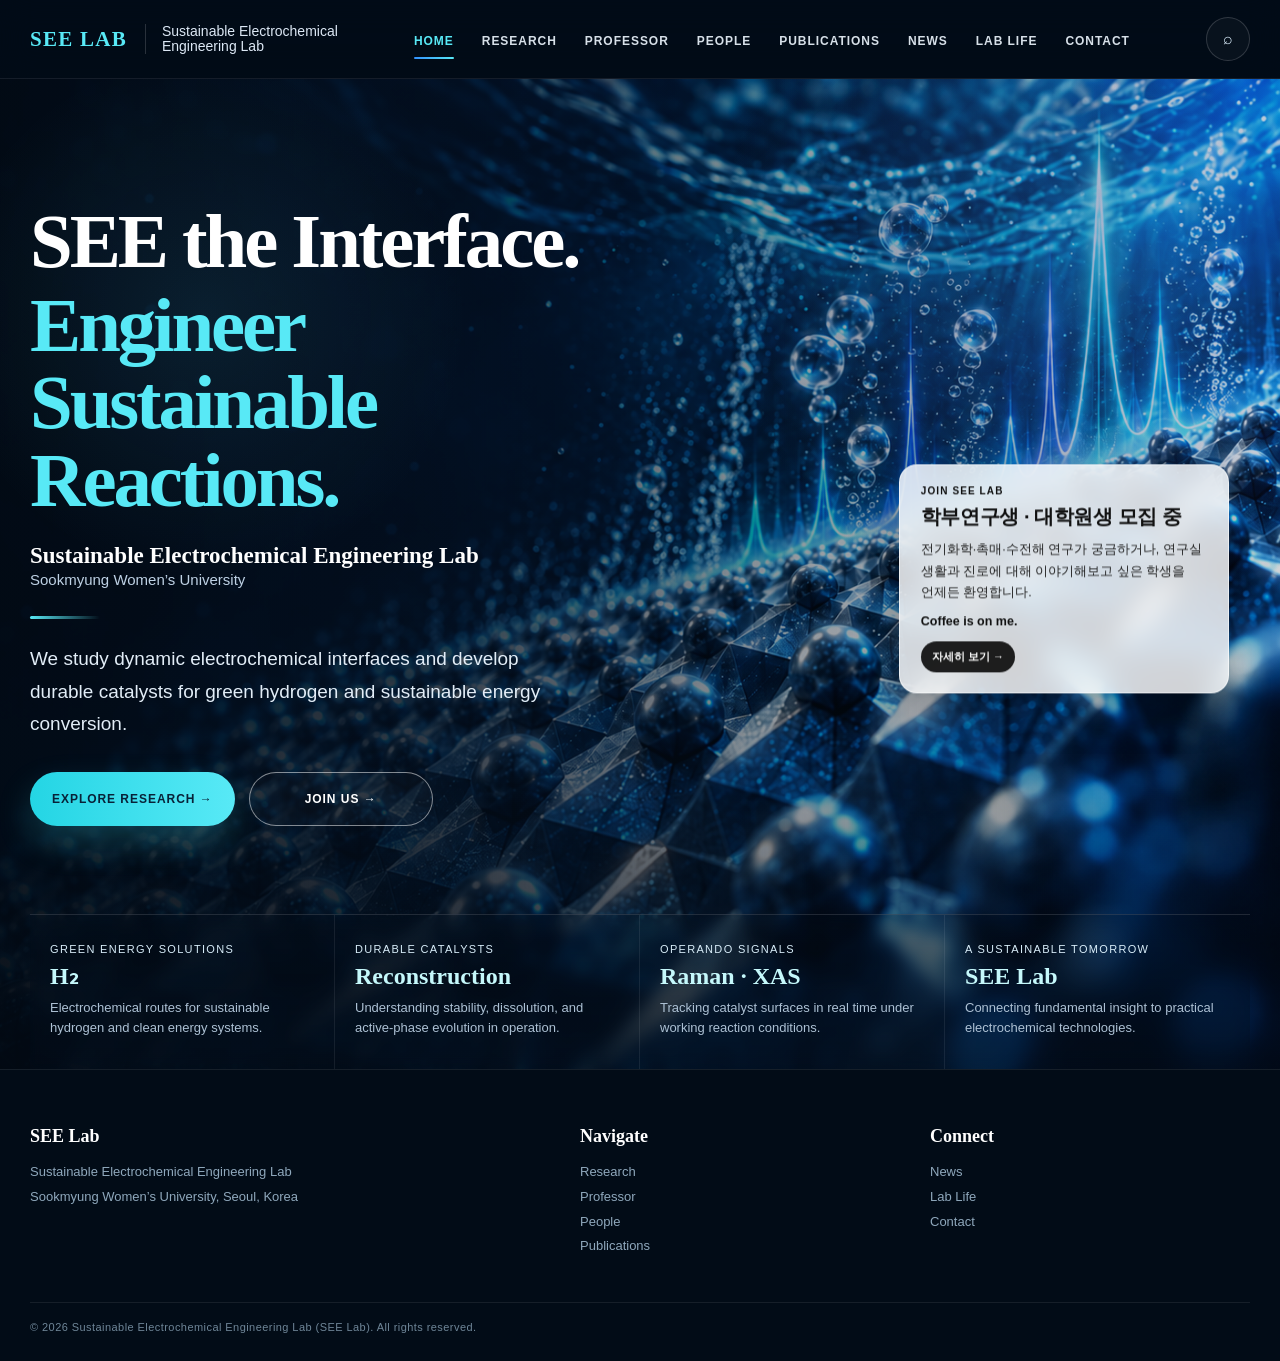
==== commit 5b693c5c: "Add files via upload" ====
--- a/index.html
+++ b/index.html
@@ -8,6 +8,97 @@
   <link rel="icon" href="assets/favicon.svg" type="image/svg+xml">
   <link rel="stylesheet" href="styles.css">
 
+
+
+  <style>
+    /* Small recruitment notice on the home hero */
+    .hero{position:relative;}
+
+    .student-callout{
+      position:absolute;
+      z-index:8;
+      top:50%;
+      right:max(28px,4vw);
+      transform:translateY(-48%);
+      width:min(330px,28vw);
+      padding:20px 21px;
+      border:1px solid rgba(255,255,255,.58);
+      border-radius:18px;
+      background:rgba(255,255,255,.82);
+      color:#111;
+      box-shadow:0 18px 45px rgba(0,0,0,.18);
+      backdrop-filter:blur(12px);
+      -webkit-backdrop-filter:blur(12px);
+    }
+
+    .student-callout small{
+      display:block;
+      margin-bottom:7px;
+      color:#111;
+      font-size:10px;
+      font-weight:900;
+      letter-spacing:.11em;
+    }
+
+    .student-callout h2{
+      margin:0 0 9px;
+      color:#111;
+      font-size:20px;
+      line-height:1.35;
+      letter-spacing:-.02em;
+    }
+
+    .student-callout p{
+      margin:0;
+      color:#222;
+      font-size:12.5px;
+      line-height:1.72;
+      word-break:keep-all;
+    }
+
+    .student-callout .coffee{
+      display:block;
+      margin-top:10px;
+      color:#111;
+      font-size:12.5px;
+      font-weight:900;
+    }
+
+    .student-callout a{
+      display:inline-flex;
+      margin-top:13px;
+      padding:8px 11px;
+      border-radius:999px;
+      background:rgba(15,15,15,.92);
+      color:#fff;
+      font-size:11px;
+      font-weight:800;
+      text-decoration:none;
+    }
+
+    .student-callout a:hover{background:#000;}
+
+    @media(max-width:1180px){
+      .student-callout{right:24px;width:290px;}
+    }
+
+    @media(max-width:980px){
+      .student-callout{
+        position:relative;
+        top:auto;
+        right:auto;
+        transform:none;
+        width:auto;
+        margin:28px 24px 0;
+        background:rgba(255,255,255,.90);
+      }
+    }
+
+    @media(max-width:640px){
+      .student-callout{margin:22px 16px 0;padding:18px;}
+      .student-callout h2{font-size:18px;}
+    }
+  </style>
 
 </head>
 <body>
@@ -38,6 +129,18 @@
           </div>
         </div>
       </div>
+
+      <aside class="student-callout" aria-label="학생 모집 안내">
+        <small>JOIN SEE LAB</small>
+        <h2>학부연구생 · 대학원생 모집 중</h2>
+        <p>
+          전기화학·촉매·수전해 연구가 궁금하거나,
+          연구실 생활과 진로에 대해 이야기해보고 싶은 학생을 언제든 환영합니다.
+        </p>
+        <span class="coffee">Coffee is on me.</span>
+        <a href="contact.html">자세히 보기 →</a>
+      </aside>
+
       <div class="hero-metrics container">
         <div class="metric"><small>Green Energy Solutions</small><strong>H₂</strong><span>Electrochemical routes for sustainable hydrogen and clean energy systems.</span></div>
         <div class="metric"><small>Durable Catalysts</small><strong>Reconstruction</strong><span>Understanding stability, dissolution, and active-phase evolution in operation.</span></div>
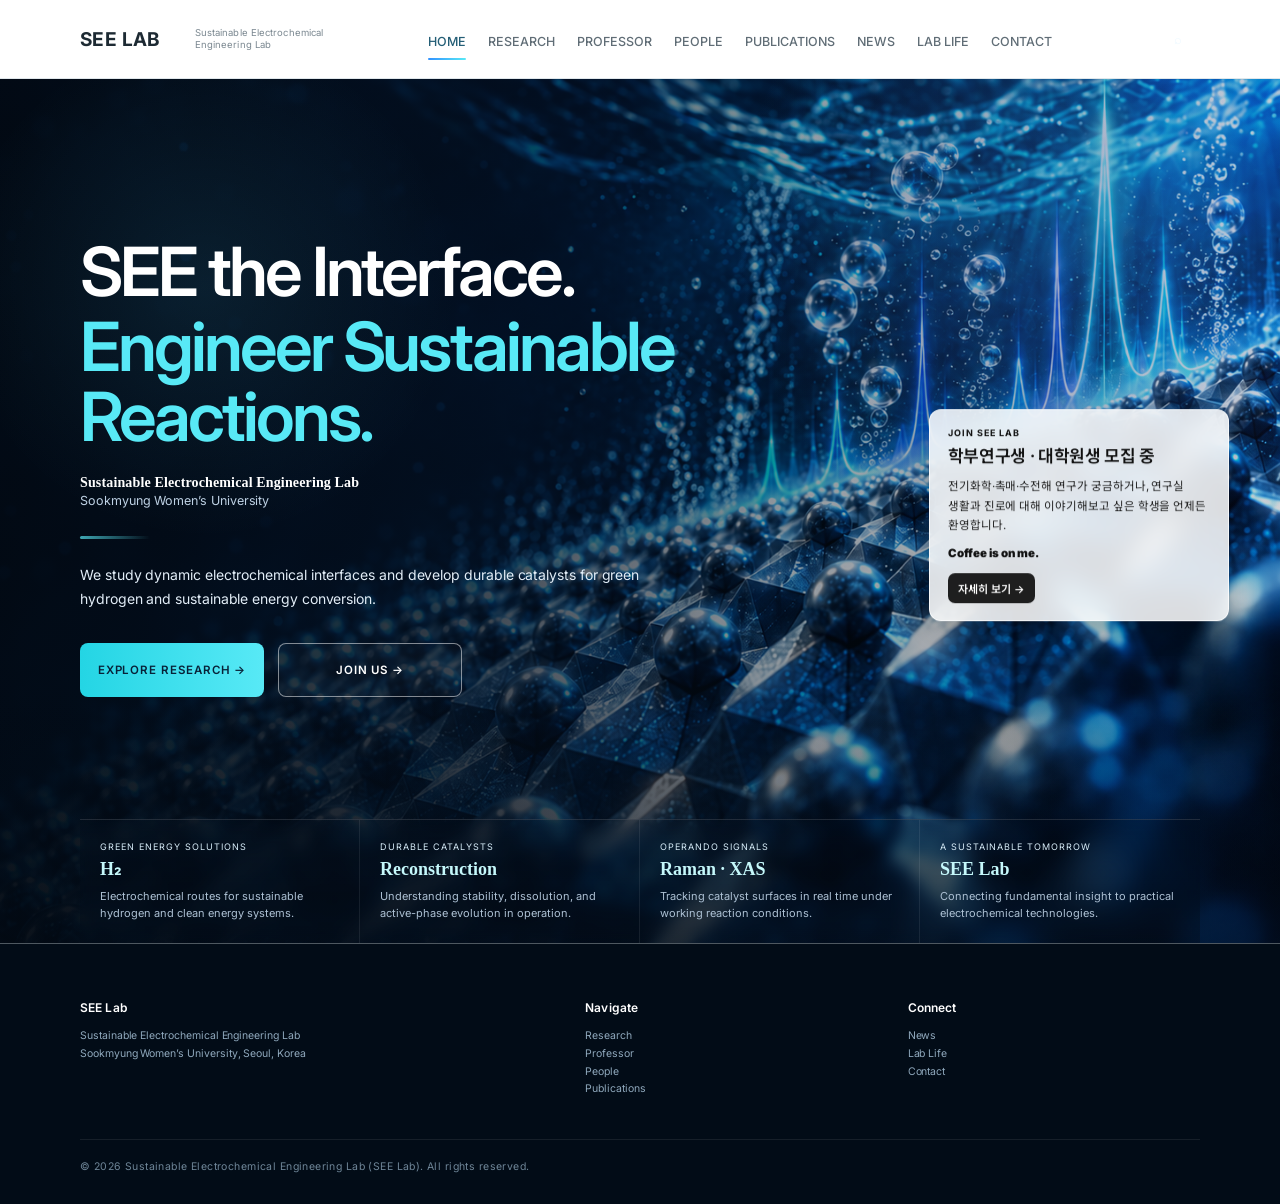
==== commit 121cd061: "Add files via upload" ====
--- a/index.html
+++ b/index.html
@@ -100,6 +100,7 @@
     }
   </style>
 
+  <link rel="stylesheet" href="see-vipl-tune.css">
 </head>
 <body>
   <header class="site-header">
--- a/see-vipl-tune.css
+++ b/see-vipl-tune.css
@@ -0,0 +1,646 @@
+@import url('https://fonts.googleapis.com/css2?family=Inter:wght@400;500;600;700&family=Noto+Sans+KR:wght@400;500;600;700&display=swap');
+
+:root{
+  --see-ink:#1d2a33;
+  --see-body:#58656f;
+  --see-muted:#78848d;
+  --see-blue:#2f718e;
+  --see-blue-dark:#245e76;
+  --see-blue-soft:#eef5f7;
+  --see-line:#dde5e9;
+  --see-paper:#ffffff;
+  --see-wash:#f7f9fa;
+  --see-shell:1120px;
+}
+
+/* ---------- GLOBAL SCALE / TYPOGRAPHY ---------- */
+html{
+  font-size:15px;
+}
+
+body{
+  font-family:Inter,"Noto Sans KR",-apple-system,BlinkMacSystemFont,"Segoe UI",Arial,sans-serif !important;
+  color:var(--see-body);
+  background:#fff;
+  -webkit-font-smoothing:antialiased;
+  text-rendering:optimizeLegibility;
+}
+
+.container{
+  width:min(var(--see-shell),calc(100% - 52px)) !important;
+}
+
+h1,h2,h3,h4,
+.brand,
+.topic-copy h2,
+.section-card h2,
+.soft-panel h3,
+.info-card h3{
+  font-family:Inter,"Noto Sans KR",-apple-system,BlinkMacSystemFont,"Segoe UI",Arial,sans-serif !important;
+  letter-spacing:-.025em;
+}
+
+p{
+  letter-spacing:-.005em;
+}
+
+a{
+  transition:color .18s ease,border-color .18s ease,background .18s ease,opacity .18s ease;
+}
+
+/* ---------- HEADER ---------- */
+.site-header{
+  background:rgba(255,255,255,.96) !important;
+  border-bottom:1px solid rgba(221,229,233,.9);
+  box-shadow:none !important;
+  backdrop-filter:blur(8px);
+  -webkit-backdrop-filter:blur(8px);
+}
+
+.nav{
+  min-height:68px !important;
+}
+
+.brand{
+  color:var(--see-ink) !important;
+  font-size:19px !important;
+  font-weight:700 !important;
+  letter-spacing:.02em !important;
+}
+
+.brand-sub{
+  color:#7a8790 !important;
+  font-size:9.5px !important;
+  line-height:1.25 !important;
+  letter-spacing:.01em !important;
+}
+
+.nav-links{
+  gap:22px !important;
+}
+
+.nav-links a{
+  color:#53616b !important;
+  font-size:12.5px !important;
+  font-weight:500 !important;
+  letter-spacing:0 !important;
+}
+
+.nav-links a:hover,
+.nav-links a.active{
+  color:var(--see-blue-dark) !important;
+}
+
+.search-circle{
+  opacity:.55;
+  transform:scale(.88);
+}
+
+/* ---------- COMMON LIGHT-PAGE LANGUAGE ---------- */
+.page-light{
+  background:#fff !important;
+}
+
+.eyebrow{
+  color:var(--see-blue) !important;
+  font-size:10px !important;
+  font-weight:700 !important;
+  letter-spacing:.12em !important;
+}
+
+.content{
+  background:#fff !important;
+}
+
+.lede{
+  color:var(--see-body) !important;
+  font-size:14.5px !important;
+  line-height:1.78 !important;
+}
+
+.card,
+.section-card,
+.info-card,
+.soft-panel,
+.figure-card,
+.alumni-card{
+  border-color:var(--see-line) !important;
+  box-shadow:0 7px 22px rgba(34,55,69,.045) !important;
+}
+
+.card,
+.section-card,
+.soft-panel,
+.figure-card,
+.alumni-card{
+  border-radius:15px !important;
+}
+
+/* ---------- HOME ---------- */
+.hero-content{
+  max-width:650px !important;
+}
+
+.hero-content h1{
+  font-size:clamp(44px,5.3vw,70px) !important;
+  line-height:1.02 !important;
+  letter-spacing:-.045em !important;
+  font-weight:600 !important;
+}
+
+.hero-lab{
+  font-size:14px !important;
+  font-weight:600 !important;
+  letter-spacing:.01em !important;
+}
+
+.hero-uni{
+  font-size:12.5px !important;
+}
+
+.hero-summary{
+  max-width:570px !important;
+  font-size:14px !important;
+  line-height:1.72 !important;
+}
+
+.hero-divider{
+  opacity:.7;
+}
+
+.btn{
+  border-radius:8px !important;
+  padding:10px 15px !important;
+  font-size:11.5px !important;
+  font-weight:600 !important;
+  box-shadow:none !important;
+}
+
+.hero-metrics{
+  gap:0 !important;
+}
+
+.metric{
+  padding:21px 20px !important;
+}
+
+.metric small{
+  font-size:9px !important;
+  letter-spacing:.11em !important;
+}
+
+.metric strong{
+  font-size:18px !important;
+  font-weight:600 !important;
+}
+
+.metric span{
+  font-size:11px !important;
+  line-height:1.55 !important;
+}
+
+/* Recruitment notice: lighter and less visually dominant */
+.student-callout{
+  width:min(300px,26vw) !important;
+  padding:17px 18px !important;
+  border-radius:12px !important;
+  border:1px solid rgba(255,255,255,.72) !important;
+  background:rgba(255,255,255,.86) !important;
+  box-shadow:0 10px 28px rgba(0,0,0,.12) !important;
+}
+
+.student-callout small{
+  font-size:9px !important;
+  font-weight:700 !important;
+}
+
+.student-callout h2{
+  font-size:17px !important;
+  font-weight:600 !important;
+}
+
+.student-callout p,
+.student-callout .coffee{
+  font-size:11.5px !important;
+}
+
+.student-callout a{
+  border-radius:7px !important;
+  padding:7px 10px !important;
+  font-weight:600 !important;
+}
+
+/* ---------- RESEARCH ---------- */
+.research-hero{
+  padding:58px 0 48px !important;
+  background:linear-gradient(180deg,#fafcfc 0%,#f4f7f8 100%) !important;
+  border-bottom:1px solid var(--see-line) !important;
+}
+
+.research-hero h1{
+  max-width:790px !important;
+  font-size:clamp(38px,4.6vw,56px) !important;
+  line-height:1.08 !important;
+  font-weight:600 !important;
+  color:var(--see-ink) !important;
+}
+
+.research-hero p{
+  max-width:760px !important;
+  color:var(--see-body) !important;
+  font-size:14.5px !important;
+  line-height:1.75 !important;
+}
+
+.research-nav{
+  margin-top:22px !important;
+  gap:8px !important;
+}
+
+.research-nav a{
+  padding:8px 11px !important;
+  border-radius:8px !important;
+  border-color:var(--see-line) !important;
+  color:#4e6876 !important;
+  font-size:10.5px !important;
+  font-weight:600 !important;
+  box-shadow:none !important;
+}
+
+.research-nav span{
+  width:20px !important;
+  height:20px !important;
+  border-radius:5px !important;
+  background:var(--see-blue-soft) !important;
+  color:var(--see-blue-dark) !important;
+  font-size:9px !important;
+}
+
+.research-wrap{
+  padding:12px 0 62px !important;
+}
+
+.research-korean-intro{
+  margin:22px 0 6px !important;
+  padding:24px 26px !important;
+  border-radius:14px !important;
+  border-color:var(--see-line) !important;
+  background:#fbfcfc !important;
+  box-shadow:none !important;
+}
+
+.research-korean-intro .ko-label{
+  color:var(--see-blue) !important;
+  font-size:10px !important;
+  font-weight:700 !important;
+}
+
+.research-korean-intro h2{
+  color:var(--see-ink) !important;
+  font-size:22px !important;
+  font-weight:600 !important;
+}
+
+.research-korean-intro p{
+  max-width:950px !important;
+  color:#4d5d67 !important;
+  font-size:14px !important;
+  line-height:1.86 !important;
+}
+
+.research-korean-keywords{
+  gap:7px !important;
+  margin-top:15px !important;
+}
+
+.research-korean-keywords span{
+  padding:6px 9px !important;
+  border-radius:6px !important;
+  background:#fff !important;
+  border-color:var(--see-line) !important;
+  color:#486878 !important;
+  font-size:10.5px !important;
+  font-weight:600 !important;
+}
+
+.research-topic{
+  padding:48px 0 52px !important;
+  border-color:#e5eaed !important;
+}
+
+.topic-grid{
+  gap:34px !important;
+}
+
+.topic-index{
+  width:44px !important;
+  height:44px !important;
+  margin-bottom:13px !important;
+  border-radius:10px !important;
+  background:var(--see-blue-dark) !important;
+  box-shadow:none !important;
+  font-family:Inter,sans-serif !important;
+  font-size:17px !important;
+  font-weight:600 !important;
+}
+
+.topic-copy h2{
+  margin-bottom:12px !important;
+  color:var(--see-ink) !important;
+  font-size:clamp(30px,3.5vw,41px) !important;
+  line-height:1.12 !important;
+  font-weight:600 !important;
+}
+
+.topic-copy .topic-intro{
+  color:var(--see-body) !important;
+  font-size:14px !important;
+  line-height:1.75 !important;
+}
+
+.topic-list{
+  gap:8px !important;
+}
+
+.topic-item{
+  padding:11px 13px !important;
+  border-radius:9px !important;
+  border-color:var(--see-line) !important;
+  background:#fbfcfc !important;
+}
+
+.topic-item strong{
+  color:#334b59 !important;
+  font-size:13px !important;
+  font-weight:600 !important;
+}
+
+.topic-item p{
+  color:#69767f !important;
+  font-size:11.8px !important;
+}
+
+.topic-tag{
+  padding:6px 8px !important;
+  border-radius:6px !important;
+  border-color:var(--see-line) !important;
+  color:#60737e !important;
+  font-size:9.5px !important;
+  font-weight:600 !important;
+}
+
+.figure-card{
+  border-radius:14px !important;
+}
+
+.figure-head{
+  padding:11px 14px !important;
+  background:#274f63 !important;
+  font-size:9.5px !important;
+  font-weight:600 !important;
+  letter-spacing:.08em !important;
+}
+
+.figure-head::before{
+  width:6px !important;
+  height:6px !important;
+  background:#93c6d7 !important;
+}
+
+.figure-image{
+  padding:14px !important;
+}
+
+.figure-note{
+  padding:0 15px 14px !important;
+  color:#77838b !important;
+  font-size:10.5px !important;
+}
+
+.research-logic{
+  margin-top:15px !important;
+  padding:22px !important;
+  border-radius:14px !important;
+  border-color:var(--see-line) !important;
+  background:#f8fafb !important;
+}
+
+.research-logic h3{
+  color:var(--see-ink) !important;
+  font-family:Inter,sans-serif !important;
+  font-size:19px !important;
+  font-weight:600 !important;
+}
+
+.logic-step{
+  padding:13px 10px !important;
+  border-radius:9px !important;
+  border-color:var(--see-line) !important;
+}
+
+.logic-step small{
+  color:var(--see-blue) !important;
+  font-size:8.5px !important;
+}
+
+.logic-step strong{
+  color:#314a58 !important;
+  font-size:13px !important;
+  font-weight:600 !important;
+}
+
+.logic-step p{
+  color:#78848c !important;
+  font-size:10.5px !important;
+}
+
+/* ---------- CONTACT ---------- */
+.sub-hero{
+  padding:58px 0 60px !important;
+  background:#f7f9fa !important;
+  border-bottom:1px solid var(--see-line) !important;
+}
+
+.sub-hero::after{
+  opacity:.25 !important;
+}
+
+.sub-hero-grid{
+  gap:34px !important;
+}
+
+.sub-hero-copy h1{
+  color:var(--see-ink) !important;
+  font-size:clamp(36px,4.5vw,52px) !important;
+  line-height:1.08 !important;
+  font-weight:600 !important;
+}
+
+.sub-hero-copy p{
+  color:var(--see-body) !important;
+  font-size:14px !important;
+  line-height:1.72 !important;
+}
+
+.sub-hero-badges span{
+  padding:7px 10px !important;
+  border-radius:7px !important;
+  border-color:var(--see-line) !important;
+  color:#5b6f7a !important;
+  font-size:9.5px !important;
+  font-weight:600 !important;
+  box-shadow:none !important;
+}
+
+.contact-visual-stack .sub-hero-visual,
+.sub-hero-visual{
+  border-radius:14px !important;
+  border-color:var(--see-line) !important;
+  box-shadow:0 7px 22px rgba(34,55,69,.05) !important;
+}
+
+.content-wrap{
+  padding:26px 0 66px !important;
+}
+
+.student-welcome{
+  margin-bottom:20px !important;
+  padding:25px 27px !important;
+  border-radius:14px !important;
+  border-color:var(--see-line) !important;
+  background:#fbfcfc !important;
+  box-shadow:none !important;
+}
+
+.student-welcome .ko-label{
+  color:var(--see-blue) !important;
+  font-size:10px !important;
+  font-weight:700 !important;
+}
+
+.student-welcome h2{
+  color:var(--see-ink) !important;
+  font-size:23px !important;
+  font-weight:600 !important;
+}
+
+.student-welcome p{
+  color:#4f606a !important;
+  font-size:14px !important;
+  line-height:1.82 !important;
+}
+
+.student-welcome .coffee-line{
+  color:#33454f !important;
+  font-size:14px !important;
+  font-weight:600 !important;
+}
+
+.student-welcome .coffee-line span{
+  color:var(--see-blue-dark) !important;
+}
+
+.section-card{
+  padding:24px !important;
+  border-radius:14px !important;
+}
+
+.section-card h2{
+  color:var(--see-ink) !important;
+  font-size:25px !important;
+  font-weight:600 !important;
+}
+
+.contact-info-logo-row{
+  gap:28px !important;
+}
+
+.contact-item{
+  padding:14px 16px !important;
+  border-radius:10px !important;
+  border-color:var(--see-line) !important;
+}
+
+.contact-item strong{
+  color:#344d5b !important;
+  font-size:13.5px !important;
+  font-weight:600 !important;
+}
+
+.contact-item p{
+  color:#66747d !important;
+  font-size:12.5px !important;
+}
+
+/* ---------- FOOTER ---------- */
+.footer{
+  border-top:1px solid rgba(221,229,233,.35);
+}
+
+.footer h4{
+  font-size:12px !important;
+  font-weight:600 !important;
+  letter-spacing:.01em !important;
+}
+
+.footer p,
+.footer a,
+.copyright{
+  font-size:10.5px !important;
+  line-height:1.7 !important;
+}
+
+/* ---------- RESPONSIVE ---------- */
+@media(max-width:980px){
+  .container{
+    width:min(100% - 36px,var(--see-shell)) !important;
+  }
+
+  .nav{
+    min-height:64px !important;
+  }
+
+  .student-callout{
+    width:auto !important;
+  }
+}
+
+@media(max-width:640px){
+  html{
+    font-size:14px;
+  }
+
+  .container{
+    width:calc(100% - 28px) !important;
+  }
+
+  .hero-content h1{
+    font-size:clamp(38px,12vw,52px) !important;
+  }
+
+  .research-hero{
+    padding:48px 0 40px !important;
+  }
+
+  .research-hero h1{
+    font-size:38px !important;
+  }
+
+  .research-korean-intro,
+  .student-welcome,
+  .section-card{
+    padding:20px !important;
+  }
+
+  .research-topic{
+    padding:38px 0 42px !important;
+  }
+
+  .sub-hero{
+    padding:46px 0 48px !important;
+  }
+
+  .sub-hero-copy h1{
+    font-size:36px !important;
+  }
+}
